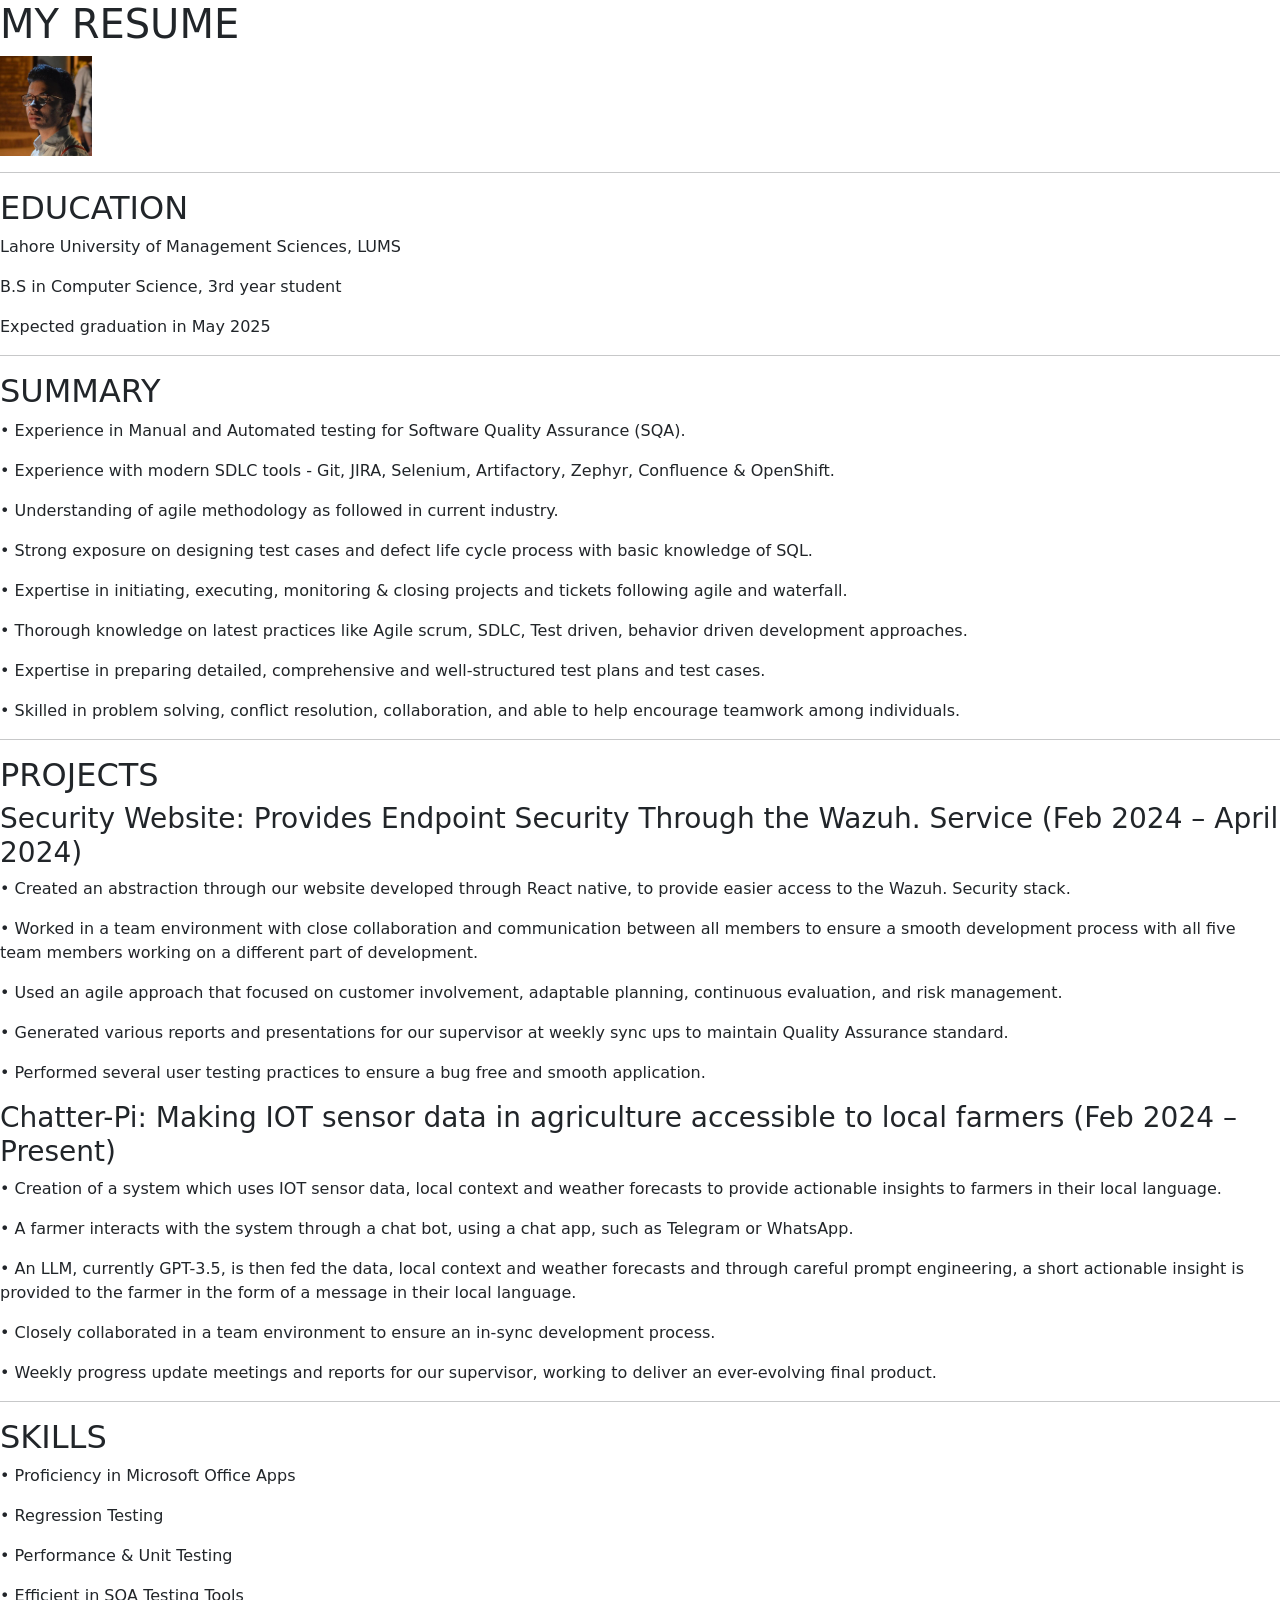
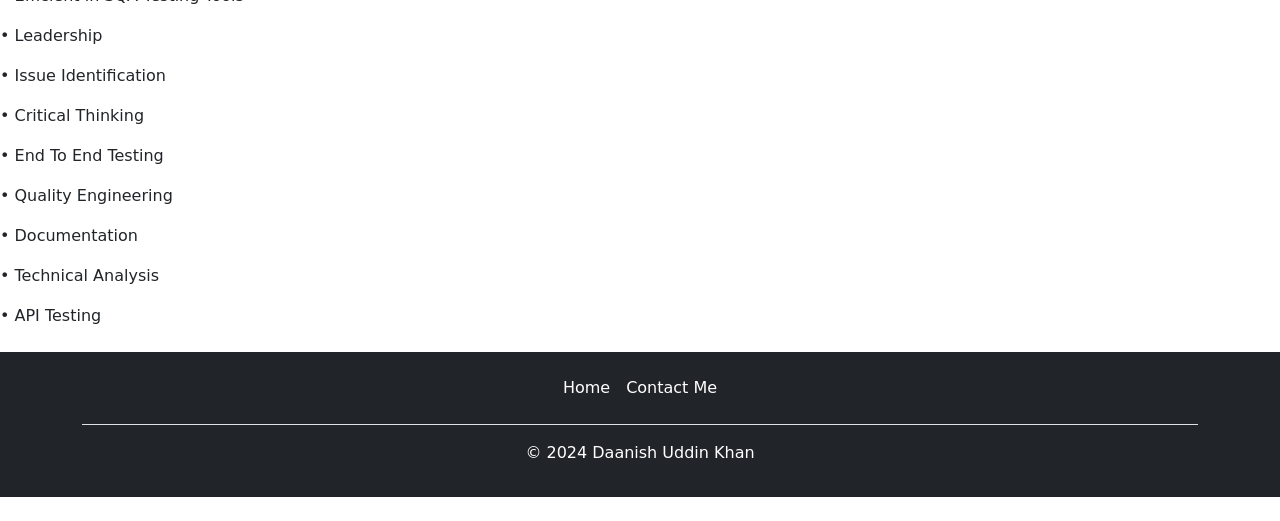
==== resume.html @ d2b5d91d "Site 1st Iteration" ====
<!DOCTYPE html>
<head>
    <meta charset="UTF-8">
    <title>My Resume</title>

    <link rel="stylesheet" href="styles.css">

    <link href="https://cdn.jsdelivr.net/npm/bootstrap@5.3.0-alpha2/dist/css/bootstrap.min.css" rel="stylesheet"
      integrity="sha384-aFq/bzH65dt+w6FI2ooMVUpc+21e0SRygnTpmBvdBgSdnuTN7QbdgL+OapgHtvPp" crossorigin="anonymous">
</head>

<body>
    <h1>MY RESUME</h1>
    <img src="Daanish Khan.jpg" height="100" alt="Picture of me">
    <hr/>
    
    <h2>EDUCATION</h2>
    <p>Lahore University of Management Sciences, LUMS</p>
    <p>B.S in Computer Science, 3rd year student</p>
    <p>Expected graduation in May 2025</p>
    <hr/>

    <h2>SUMMARY</h2>
    <p>•	Experience in Manual and Automated testing for Software Quality Assurance (SQA).</p>   
    <p>•	Experience with modern SDLC tools - Git, JIRA, Selenium, Artifactory, Zephyr, Confluence & OpenShift.</p>    
    <p>•	Understanding of agile methodology as followed in current industry.</p>
    <p>•	Strong exposure on designing test cases and defect life cycle process with basic knowledge of SQL.</p>
    <p>•	Expertise in initiating, executing, monitoring & closing projects and tickets following agile and waterfall.</p>
    <p>•	Thorough knowledge on latest practices like Agile scrum, SDLC, Test driven, behavior driven development approaches.</p>
    <p>•	Expertise in preparing detailed, comprehensive and well-structured test plans and test cases.</p>
    <p>•	Skilled in problem solving, conflict resolution, collaboration, and able to help encourage teamwork among individuals.</p>    

    <hr/>

    <h2>PROJECTS</h2>
    <h3>Security Website: Provides Endpoint Security Through the Wazuh. Service (Feb 2024 – April 2024)</h3>
    <p>•	Created an abstraction through our website developed through React native, to provide easier access to the Wazuh. Security stack.</p>
    <p>•	Worked in a team environment with close collaboration and communication between all members to ensure a smooth development process with all five team members working on a different part of development.</p>
    <p>•	Used an agile approach that focused on customer involvement, adaptable planning, continuous evaluation, and risk management.</p>
    <p>•	Generated various reports and presentations for our supervisor at weekly sync ups to maintain Quality Assurance standard.</p>
    <p>•	Performed several user testing practices to ensure a bug free and smooth application.</p>

    <h3>Chatter-Pi: Making IOT sensor data in agriculture accessible to local farmers (Feb 2024 – Present)</h3>
    <p>•	Creation of a system which uses IOT sensor data, local context and weather forecasts to provide actionable insights to farmers in their local language.</p>
    <p>•	A farmer interacts with the system through a chat bot, using a chat app, such as Telegram or WhatsApp.</p>
    <p>•	An LLM, currently GPT-3.5, is then fed the data, local context and weather forecasts and through careful prompt engineering, a short actionable insight is provided to the farmer in the form of a message in their local language.</p>
    <p>•	Closely collaborated in a team environment to ensure an in-sync development process.</p>
    <p>•	Weekly progress update meetings and reports for our supervisor, working to deliver an ever-evolving final product.</p>

    <hr/>

    <h2>SKILLS</h2>
    <p>•	Proficiency in Microsoft Office Apps</p>
    <p>•	Regression Testing</p>
    <p>•	Performance & Unit Testing</p>
    <p>•	Efficient in SQA Testing Tools</p>
    <p>•	Leadership</p>
    <p>•	Issue Identification</p>
    <p>•	Critical Thinking</p>
    <p>•	End To End Testing</p>
    <p>•	Quality Engineering</p>
    <p>•	Documentation</p>
    <p>•	Technical Analysis</p>
    <p>•	API Testing</p>


    <section class="bg-dark">
        <div class="container">
          <footer class="py-3 my-4">
            <ul class="nav justify-content-center border-bottom pb-3 mb-3">
              <li class="nav-item"><a href="index.html" class="nav-link px-2 text-white">Home</a></li>
              <li class="nav-item"><a href="mailto:daanishuddin@gmail.com" class="nav-link px-2 text-white">Contact Me</a></li>
            </ul>
            <p class="text-center text-white">© 2024 Daanish Uddin Khan</p>
          </footer>
        </div>
    </section>
    
</body>
---- styles.css ----
.serif-font{
    font-family: "Cambria", serif;
}

.san-serif-font{
    font-family: 'Touvlo Sans Serif', sans-serif;
}

.icon-square {
    width: 3rem;
    height: 3rem;
    border-radius: .75rem;
}
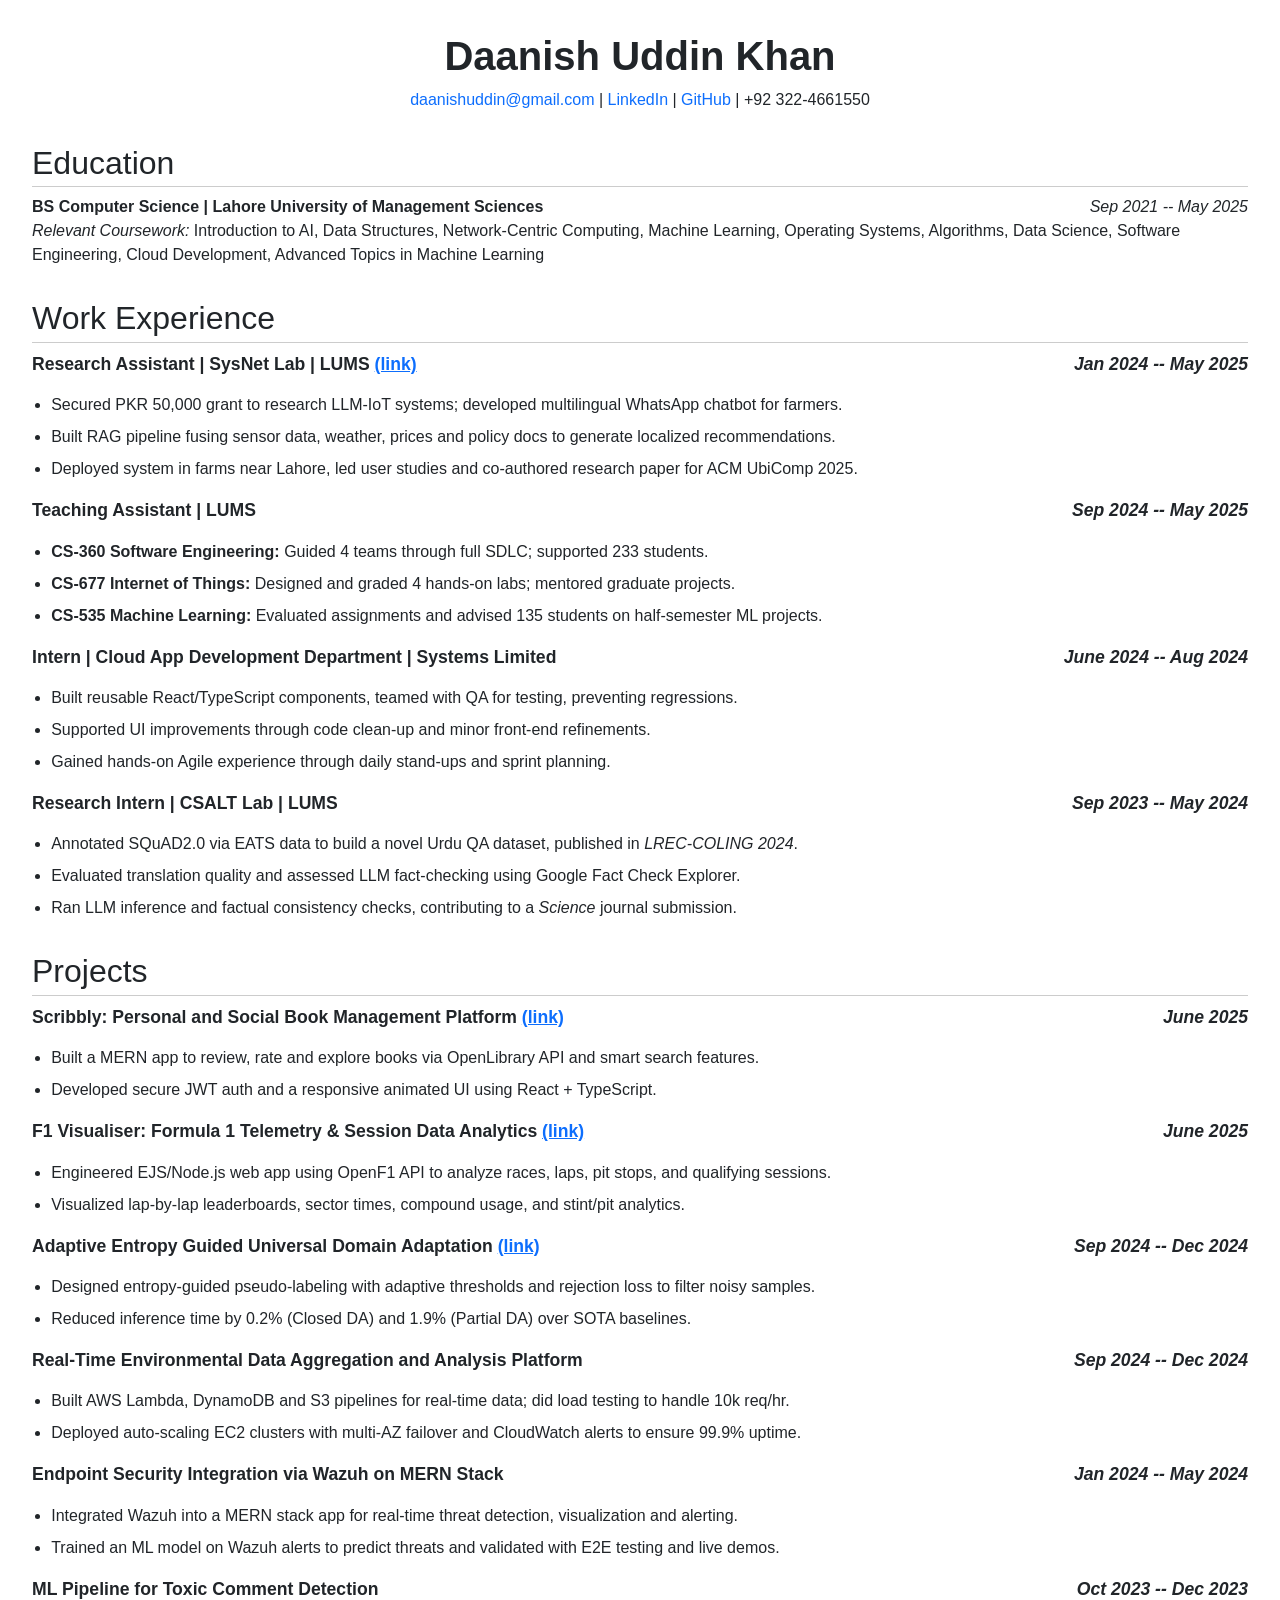
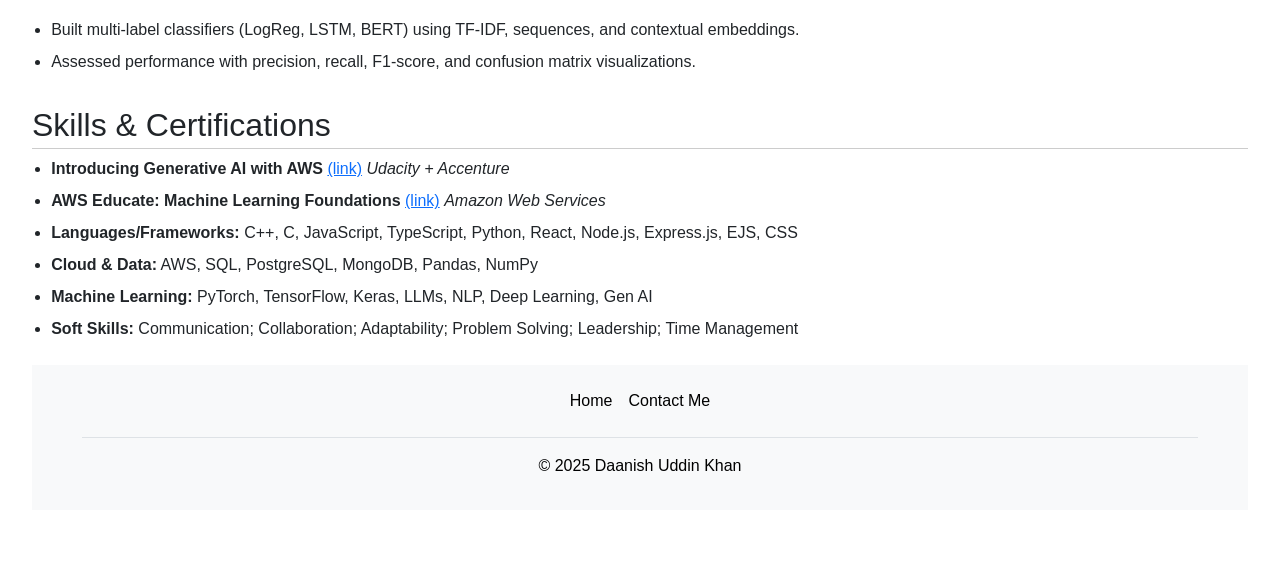
==== commit 592a0f10: "Updated and Organised" ====
--- a/resume.html
+++ b/resume.html
@@ -1,79 +1,145 @@
 <!DOCTYPE html>
+<html lang="en">
 <head>
-    <meta charset="UTF-8">
-    <title>My Resume</title>
+  <meta charset="UTF-8">
+  <meta name="viewport" content="width=device-width, initial-scale=1.0">
+  <title>Daanish Uddin Khan - Resume</title>
+  <link href="https://cdn.jsdelivr.net/npm/bootstrap@5.3.0/dist/css/bootstrap.min.css" rel="stylesheet">
+  <style>
+    body {
+      font-family: 'Segoe UI', sans-serif;
+      padding: 2rem;
+      background-color: #fff;
+    }
+    h2 {
+      border-bottom: 1px solid #ccc;
+      padding-bottom: 0.25rem;
+      margin-top: 2rem;
+    }
+    .section {
+      margin-top: 2rem;
+    }
+    .contact a {
+      color: #0d6efd;
+      text-decoration: none;
+    }
+    ul {
+      padding-left: 1.2rem;
+    }
+    .resume-title {
+      font-size: 1.1rem;
+      font-weight: 600;
+    }
+    .no-indent li {
+      margin-bottom: 0.5rem;
+    }
+  </style>
+</head>
+<body>
 
-    <link rel="stylesheet" href="styles.css">
+  <div class="text-center mb-4">
+    <h1 class="fw-bold">Daanish Uddin Khan</h1>
+    <div class="contact">
+      <a href="mailto:daanishuddin@gmail.com">daanishuddin@gmail.com</a> |
+      <a href="https://www.linkedin.com/in/daanish-khan-" target="_blank">LinkedIn</a> |
+      <a href="https://github.com/DaaniKhan" target="_blank">GitHub</a> |
+      +92 322-4661550
+    </div>
+  </div>
 
-    <link href="https://cdn.jsdelivr.net/npm/bootstrap@5.3.0-alpha2/dist/css/bootstrap.min.css" rel="stylesheet"
-      integrity="sha384-aFq/bzH65dt+w6FI2ooMVUpc+21e0SRygnTpmBvdBgSdnuTN7QbdgL+OapgHtvPp" crossorigin="anonymous">
-</head>
+  <h2>Education</h2>
+  <p><strong>BS Computer Science | Lahore University of Management Sciences</strong> <span class="float-end"><em>Sep 2021 -- May 2025</em></span><br>
+  <em>Relevant Coursework:</em> Introduction to AI, Data Structures, Network-Centric Computing, Machine Learning, Operating Systems, Algorithms, Data Science, Software Engineering, Cloud Development, Advanced Topics in Machine Learning</p>
 
-<body>
-    <h1>MY RESUME</h1>
-    <img src="Daanish Khan.jpg" height="100" alt="Picture of me">
-    <hr/>
-    
-    <h2>EDUCATION</h2>
-    <p>Lahore University of Management Sciences, LUMS</p>
-    <p>B.S in Computer Science, 3rd year student</p>
-    <p>Expected graduation in May 2025</p>
-    <hr/>
+  <h2>Work Experience</h2>
 
-    <h2>SUMMARY</h2>
-    <p>•	Experience in Manual and Automated testing for Software Quality Assurance (SQA).</p>   
-    <p>•	Experience with modern SDLC tools - Git, JIRA, Selenium, Artifactory, Zephyr, Confluence & OpenShift.</p>    
-    <p>•	Understanding of agile methodology as followed in current industry.</p>
-    <p>•	Strong exposure on designing test cases and defect life cycle process with basic knowledge of SQL.</p>
-    <p>•	Expertise in initiating, executing, monitoring & closing projects and tickets following agile and waterfall.</p>
-    <p>•	Thorough knowledge on latest practices like Agile scrum, SDLC, Test driven, behavior driven development approaches.</p>
-    <p>•	Expertise in preparing detailed, comprehensive and well-structured test plans and test cases.</p>
-    <p>•	Skilled in problem solving, conflict resolution, collaboration, and able to help encourage teamwork among individuals.</p>    
+  <p class="resume-title">Research Assistant | SysNet Lab | LUMS <a href="https://github.com/Saad4858/Pandas" target="_blank">(link)</a> <span class="float-end"><em>Jan 2024 -- May 2025</em></span></p>
+  <ul class="no-indent">
+    <li>Secured PKR 50,000 grant to research LLM-IoT systems; developed multilingual WhatsApp chatbot for farmers.</li>
+    <li>Built RAG pipeline fusing sensor data, weather, prices and policy docs to generate localized recommendations.</li>
+    <li>Deployed system in farms near Lahore, led user studies and co-authored research paper for ACM UbiComp 2025.</li>
+  </ul>
 
-    <hr/>
+  <p class="resume-title">Teaching Assistant | LUMS <span class="float-end"><em>Sep 2024 -- May 2025</em></span></p>
+  <ul class="no-indent">
+    <li><strong>CS-360 Software Engineering:</strong> Guided 4 teams through full SDLC; supported 233 students.</li>
+    <li><strong>CS-677 Internet of Things:</strong> Designed and graded 4 hands‑on labs; mentored graduate projects.</li>
+    <li><strong>CS-535 Machine Learning:</strong> Evaluated assignments and advised 135 students on half‑semester ML projects.</li>
+  </ul>
 
-    <h2>PROJECTS</h2>
-    <h3>Security Website: Provides Endpoint Security Through the Wazuh. Service (Feb 2024 – April 2024)</h3>
-    <p>•	Created an abstraction through our website developed through React native, to provide easier access to the Wazuh. Security stack.</p>
-    <p>•	Worked in a team environment with close collaboration and communication between all members to ensure a smooth development process with all five team members working on a different part of development.</p>
-    <p>•	Used an agile approach that focused on customer involvement, adaptable planning, continuous evaluation, and risk management.</p>
-    <p>•	Generated various reports and presentations for our supervisor at weekly sync ups to maintain Quality Assurance standard.</p>
-    <p>•	Performed several user testing practices to ensure a bug free and smooth application.</p>
+  <p class="resume-title">Intern | Cloud App Development Department | Systems Limited <span class="float-end"><em>June 2024 -- Aug 2024</em></span></p>
+  <ul class="no-indent">
+    <li>Built reusable React/TypeScript components, teamed with QA for testing, preventing regressions.</li>
+    <li>Supported UI improvements through code clean-up and minor front-end refinements.</li>
+    <li>Gained hands-on Agile experience through daily stand-ups and sprint planning.</li>
+  </ul>
 
-    <h3>Chatter-Pi: Making IOT sensor data in agriculture accessible to local farmers (Feb 2024 – Present)</h3>
-    <p>•	Creation of a system which uses IOT sensor data, local context and weather forecasts to provide actionable insights to farmers in their local language.</p>
-    <p>•	A farmer interacts with the system through a chat bot, using a chat app, such as Telegram or WhatsApp.</p>
-    <p>•	An LLM, currently GPT-3.5, is then fed the data, local context and weather forecasts and through careful prompt engineering, a short actionable insight is provided to the farmer in the form of a message in their local language.</p>
-    <p>•	Closely collaborated in a team environment to ensure an in-sync development process.</p>
-    <p>•	Weekly progress update meetings and reports for our supervisor, working to deliver an ever-evolving final product.</p>
+  <p class="resume-title">Research Intern | CSALT Lab | LUMS <span class="float-end"><em>Sep 2023 -- May 2024</em></span></p>
+  <ul class="no-indent">
+    <li>Annotated SQuAD2.0 via EATS data to build a novel Urdu QA dataset, published in <em>LREC-COLING 2024</em>.</li>
+    <li>Evaluated translation quality and assessed LLM fact-checking using Google Fact Check Explorer.</li>
+    <li>Ran LLM inference and factual consistency checks, contributing to a <em>Science</em> journal submission.</li>
+  </ul>
 
-    <hr/>
+  <h2>Projects</h2>
 
-    <h2>SKILLS</h2>
-    <p>•	Proficiency in Microsoft Office Apps</p>
-    <p>•	Regression Testing</p>
-    <p>•	Performance & Unit Testing</p>
-    <p>•	Efficient in SQA Testing Tools</p>
-    <p>•	Leadership</p>
-    <p>•	Issue Identification</p>
-    <p>•	Critical Thinking</p>
-    <p>•	End To End Testing</p>
-    <p>•	Quality Engineering</p>
-    <p>•	Documentation</p>
-    <p>•	Technical Analysis</p>
-    <p>•	API Testing</p>
+  <p class="resume-title">Scribbly: Personal and Social Book Management Platform <a href="https://github.com/DaaniKhan/Scribbly" target="_blank">(link)</a> <span class="float-end"><em>June 2025</em></span></p>
+  <ul class="no-indent">
+    <li>Built a MERN app to review, rate and explore books via OpenLibrary API and smart search features.</li>
+    <li>Developed secure JWT auth and a responsive animated UI using React + TypeScript.</li>
+  </ul>
 
+  <p class="resume-title">F1 Visualiser: Formula 1 Telemetry & Session Data Analytics <a href="https://github.com/DaaniKhan/F1-Visualise" target="_blank">(link)</a> <span class="float-end"><em>June 2025</em></span></p>
+  <ul class="no-indent">
+    <li>Engineered EJS/Node.js web app using OpenF1 API to analyze races, laps, pit stops, and qualifying sessions.</li>
+    <li>Visualized lap-by-lap leaderboards, sector times, compound usage, and stint/pit analytics.</li>
+  </ul>
 
-    <section class="bg-dark">
-        <div class="container">
-          <footer class="py-3 my-4">
-            <ul class="nav justify-content-center border-bottom pb-3 mb-3">
-              <li class="nav-item"><a href="index.html" class="nav-link px-2 text-white">Home</a></li>
-              <li class="nav-item"><a href="mailto:daanishuddin@gmail.com" class="nav-link px-2 text-white">Contact Me</a></li>
-            </ul>
-            <p class="text-center text-white">© 2024 Daanish Uddin Khan</p>
-          </footer>
-        </div>
-    </section>
-    
-</body>+  <p class="resume-title">Adaptive Entropy Guided Universal Domain Adaptation <a href="https://github.com/SaadH-077/Adaptive-Entropy-Guided-Universal-Domain-Adaptation_AEG-UDA-" target="_blank">(link)</a> <span class="float-end"><em>Sep 2024 -- Dec 2024</em></span></p>
+  <ul class="no-indent">
+    <li>Designed entropy-guided pseudo-labeling with adaptive thresholds and rejection loss to filter noisy samples.</li>
+    <li>Reduced inference time by 0.2% (Closed DA) and 1.9% (Partial DA) over SOTA baselines.</li>
+  </ul>
+
+  <p class="resume-title">Real-Time Environmental Data Aggregation and Analysis Platform <span class="float-end"><em>Sep 2024 -- Dec 2024</em></span></p>
+  <ul class="no-indent">
+    <li>Built AWS Lambda, DynamoDB and S3 pipelines for real-time data; did load testing to handle 10k req/hr.</li>
+    <li>Deployed auto-scaling EC2 clusters with multi-AZ failover and CloudWatch alerts to ensure 99.9% uptime.</li>
+  </ul>
+
+  <p class="resume-title">Endpoint Security Integration via Wazuh on MERN Stack <span class="float-end"><em>Jan 2024 -- May 2024</em></span></p>
+  <ul class="no-indent">
+    <li>Integrated Wazuh into a MERN stack app for real-time threat detection, visualization and alerting.</li>
+    <li>Trained an ML model on Wazuh alerts to predict threats and validated with E2E testing and live demos.</li>
+  </ul>
+
+  <p class="resume-title">ML Pipeline for Toxic Comment Detection <span class="float-end"><em>Oct 2023 -- Dec 2023</em></span></p>
+  <ul class="no-indent">
+    <li>Built multi-label classifiers (LogReg, LSTM, BERT) using TF-IDF, sequences, and contextual embeddings.</li>
+    <li>Assessed performance with precision, recall, F1-score, and confusion matrix visualizations.</li>
+  </ul>
+
+  <h2>Skills & Certifications</h2>
+  <ul class="no-indent">
+    <li><strong>Introducing Generative AI with AWS</strong> <a href="https://www.udacity.com/certificate/e/d6803654-4352-11f0-a539-c7d655504e1b" target="_blank">(link)</a> <em>Udacity + Accenture</em></li>
+    <li><strong>AWS Educate: Machine Learning Foundations</strong> <a href="https://www.credly.com/badges/24942afe-0e76-4b21-84d6-7d323b9f9d2c/public_url" target="_blank">(link)</a> <em>Amazon Web Services</em></li>
+    <li><strong>Languages/Frameworks:</strong> C++, C, JavaScript, TypeScript, Python, React, Node.js, Express.js, EJS, CSS</li>
+    <li><strong>Cloud & Data:</strong> AWS, SQL, PostgreSQL, MongoDB, Pandas, NumPy</li>
+    <li><strong>Machine Learning:</strong> PyTorch, TensorFlow, Keras, LLMs, NLP, Deep Learning, Gen AI</li>
+    <li><strong>Soft Skills:</strong> Communication; Collaboration; Adaptability; Problem Solving; Leadership; Time Management</li>
+  </ul>
+
+  <section class="bg-light">
+    <div class="container">
+      <footer class="py-3 my-4">
+        <ul class="nav justify-content-center border-bottom pb-3 mb-3">
+          <li class="nav-item"><a href="index.html" class="nav-link px-2 text-black">Home</a></li>
+          <li class="nav-item"><a href="mailto:daanishuddin@gmail.com" class="nav-link px-2 text-black">Contact Me</a></li>
+        </ul>
+        <p class="text-center text-black">© 2025 Daanish Uddin Khan</p>
+      </footer>
+    </div>
+  </section>
+
+</body>
+</html>
